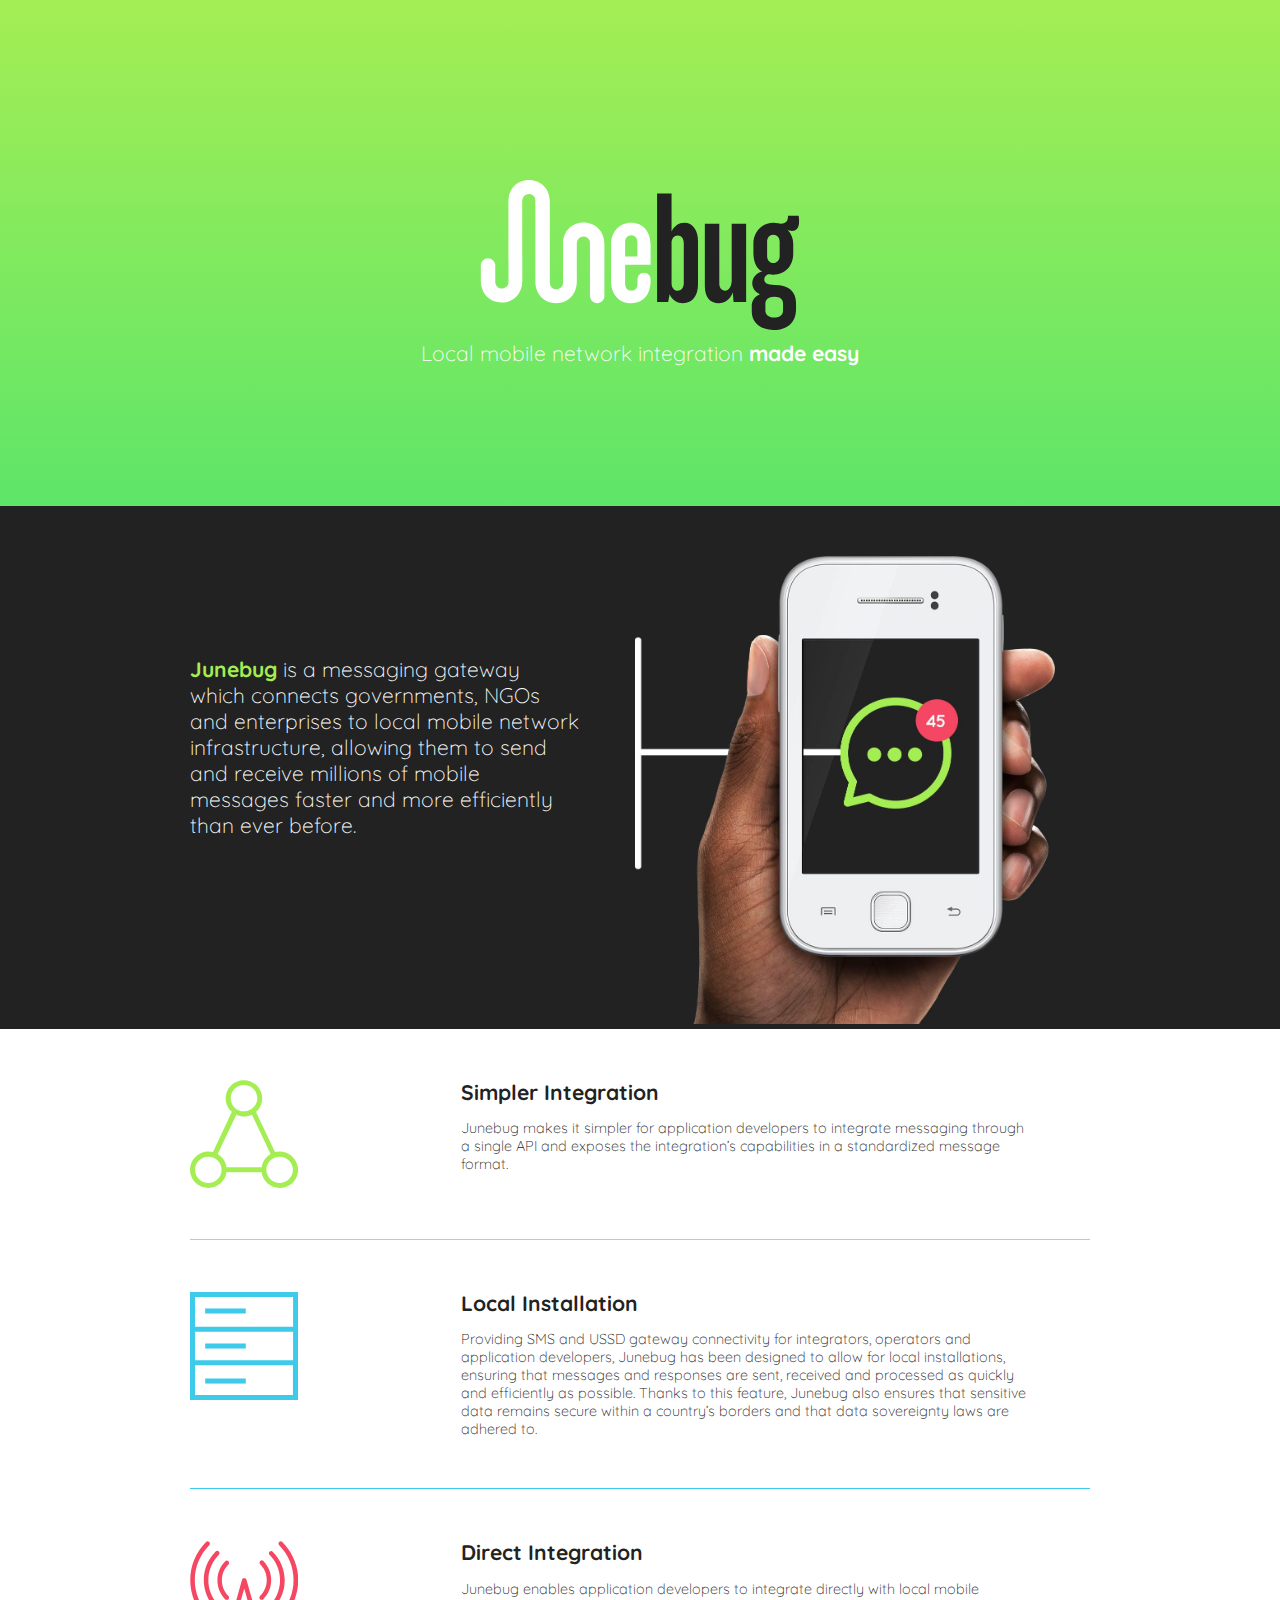
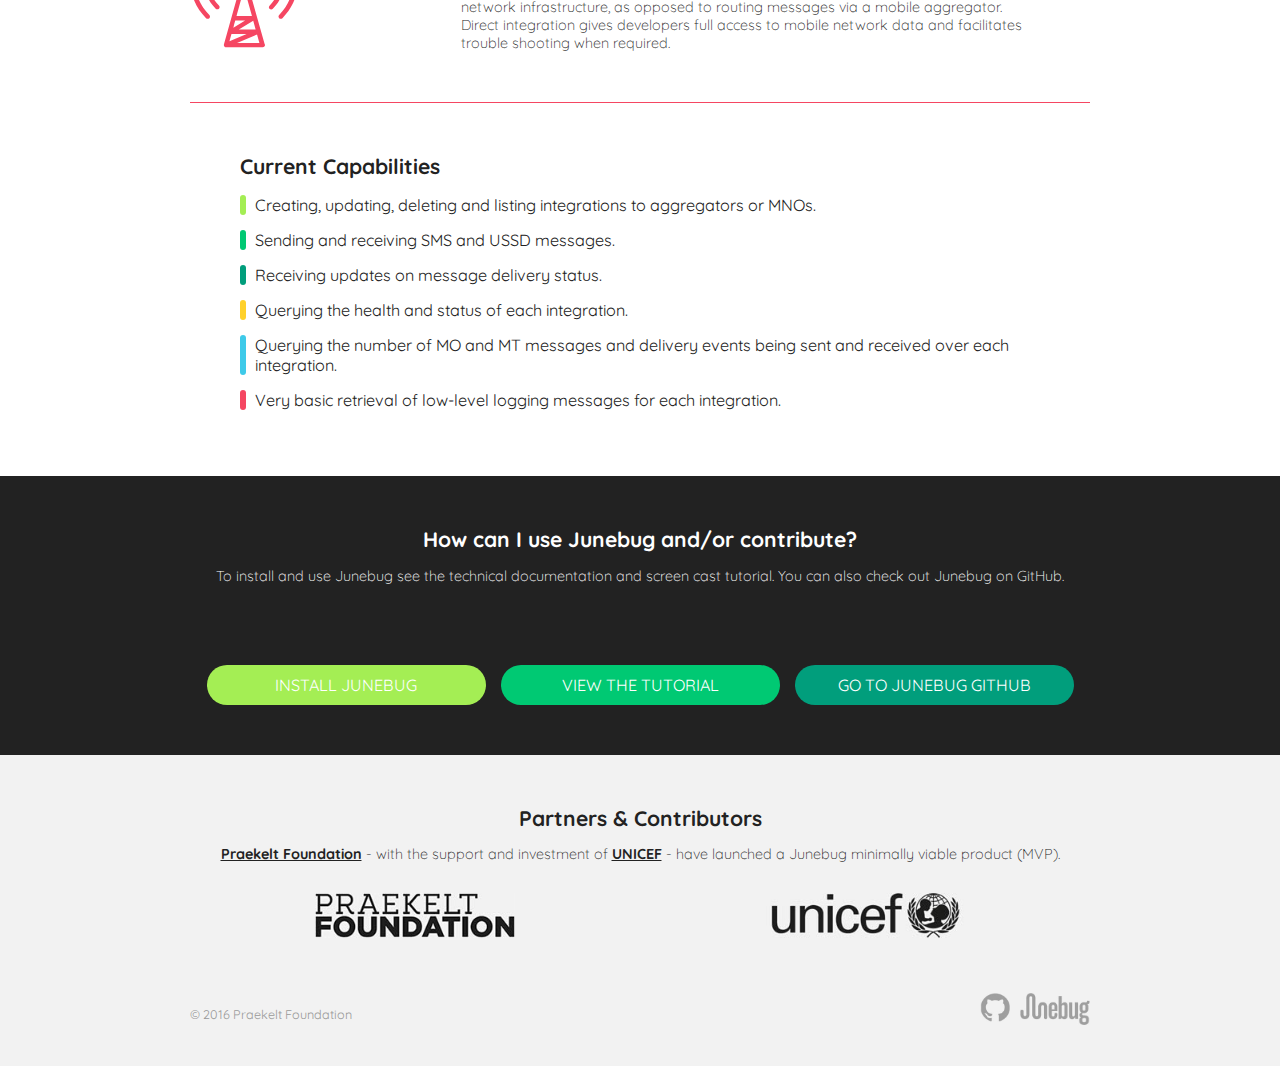
==== index.html @ f0087d4f "Initial commit" ====
<!doctype html>
<html class="no-js" lang="">

<head>
    <meta charset="utf-8">
    <meta http-equiv="X-UA-Compatible" content="IE=edge">
    <title>Junebug</title>
    <meta name="description" content="">
    <meta name="viewport" content="width=device-width, initial-scale=1">
    <link rel="stylesheet" type="text/css" href="css/normalize.css">
    <link rel="stylesheet" type="text/css" href="css/styles.css">
</head>

<body>
    <section class="container bg-gradient section-0">
        <svg class="junebug-logo wrapper">
            <image xlink:href="img/junebug-logo.svg" src="img/junebug-logo.png" />
        </svg>
        <div class="junebug-title wrapper">
            <h3>Local mobile network integration <b>made easy</b></h3>
        </div>
    </section>
    <!-- End section-0 -->

    <section class="container bg-grey section-1">
        <div class="wrapper-nopadding">

            <div class="wrapper grid_6">
                <h3>
                    <b>Junebug</b> is a messaging gateway which connects governments, NGOs and enterprises to local
                    mobile network infrastructure, allowing them to send and receive millions of mobile messages
                    faster and more efficiently than ever before.
                </h3>
            </div>

            <div class="large-image">

            </div>

        </div>

    </section>
    <!-- End section-1 -->

    <section class="container bg-white section-2">

        <div class="carousel">

            <div class="carousel-slide wrapper-nopadding active limegreen">

                <svg class="carousel-slide-icon grid_3">
                    <image xlink:href="img/feature-01.svg" src="img/feature-01.png" />
                </svg>
                <div class="wrapper grid_9">
                    <div class="carousel-slide-content">
                        <h3><b>Simpler Integration</b></h3>
                        <p>
                            Junebug makes it simpler for application developers to integrate messaging through a
                            single API and exposes the integration’s capabilities in a standardized message format.
                        </p>
                    </div>
                </div>


            </div>
            <!-- End slide -->

            <div class="carousel-slide wrapper-nopadding blue">

                <svg class="carousel-slide-icon grid_3">
                    <image xlink:href="img/feature-02.svg" src="img/feature-02.png" />
                </svg>
                <div class="wrapper grid_9">
                    <div class="carousel-slide-content">
                        <h3><b>Local Installation</b></h3>
                        <p>
                            Providing SMS and USSD gateway connectivity for integrators, operators and application
                            developers, Junebug has been designed to allow for local installations, ensuring that
                            messages and responses are sent, received and processed as quickly and efficiently as
                            possible. Thanks to this feature, Junebug also ensures that sensitive data remains
                            secure within a country’s borders and that data sovereignty laws are adhered to.
                        </p>
                    </div>
                </div>

            </div>
            <!-- End slide -->

            <div class="carousel-slide wrapper-nopadding red">

                <svg class="carousel-slide-icon grid_3">
                    <image xlink:href="img/feature-03.svg" src="img/feature-03.png" />
                </svg>

                <div class="wrapper grid_9">
                    <div class="carousel-slide-content">
                        <h3><b>Direct Integration</b></h3>
                        <p>
                            Junebug enables application developers to integrate directly with local mobile network
                            infrastructure, as opposed to routing messages via a mobile aggregator. Direct integration
                            gives developers full access to mobile network data and facilitates trouble shooting when
                            required.
                        </p>
                    </div>
                </div>

            </div>
            <!-- End slide -->

            <div class="carousel-slide wrapper-nopadding">
                <div class="wrapper">
                    <h3><b>Current Capabilities</b></h3>
                    <ul class="color-list">
                        <li class="color-list-limegreen">
                            Creating, updating, deleting and listing integrations to aggregators or MNOs.
                        </li>
                        <li class="color-list-green">
                            Sending and receiving SMS and USSD messages.
                        </li>
                        <li class="color-list-darkgreen">
                            Receiving updates on message delivery status.
                        </li>
                        <li class="color-list-yellow">
                            Querying the health and status of each integration.
                        </li>
                        <li class="color-list-blue">
                            Querying the number of MO and MT messages and delivery events being sent and received
                            over each integration.
                        </li>
                        <li class="color-list-red">
                            Very basic retrieval of low-level logging messages for each integration.
                        </li>
                    </ul>
                </div>
            </div>
            <!-- End slide -->

            <div class="carousel-hotzone-left">

            </div>

            <div class="carousel-hotzone-right">

            </div>

            <div class="carousel-breadcrumbs">
                <span class="carousel-breadcrumb-0 active"></span>
                <span class="carousel-breadcrumb-1"></span>
                <span class="carousel-breadcrumb-2"></span>
                <span class="carousel-breadcrumb-3"></span>
            </div>

        </div>
        <!-- End carousel -->

    </section>
    <!-- End section-2 -->

    <section class="container bg-grey section-3">
        <div class="wrapper no-padding-bottom">
            <h3>
                <strong>How can I use Junebug and/or contribute?</strong>
                <p>
                    To install and use Junebug see the technical documentation and screen cast tutorial.
                    You can also check out Junebug on GitHub.
                </p>
            </h3>
        </div>
        <div class="button-list wrapper">
            <a class="btn-limegreen" href="#">INSTALL JUNEBUG</a>
            <a class="btn-green" href="#">VIEW THE TUTORIAL</a>
            <a class="btn-darkgreen" href="#">GO TO JUNEBUG GITHUB</a>
        </div>
    </section>
    <!-- End section-3-->

    <section class="container bg-greylight section-4">
        <div class="wrapper no-padding-bottom">
            <h3>
                <b>Partners &amp; Contributors</b>
            </h3>

            <p>
                <a href="">Praekelt Foundation</a> - with the support and investment of <a href="">UNICEF</a>
                - have launched a Junebug minimally viable product (MVP).
            </p>
            <div class="contrib">

                <div class="contrib-logo-left">
                    <img src="img/praekelt-logo.jpg"/>
                </div>

                <div class="contrib-logo-right">
                    <img src="img/unicef-logo.jpg"/>
                </div>

            </div>

            <div class="footer">
                <div class="footer-copyright">
                    &copy; 2016 Praekelt Foundation
                </div>

                <div class="footer-logo-junebug">
                    <img src="img/junebug-footer-logo.jpg"/>
                </div>
                <div class="footer-logo-git">
                    <img src="img/git-logo.jpg"/>
                </div>
            </div>

        </div>
        <div class="clb"></div>
    </section>
    <!-- End section-4 -->

</body>

<script src="js/carousel.js"></script>

</html>
---- css/styles.css ----
@import url(https://fonts.googleapis.com/css?family=Quicksand:400,300,700);

/* Box sizing fix */

html {
    box-sizing: border-box;
}
*, *:before, *:after {
    box-sizing: inherit;
}

/* Grid styles */

[class*="grid_"] {
    display: inline-block;
}

.grid_12 {
    width: 100%;
}

.grid_9 {
    width: 74%;
}

.grid_6 {
    width: 49%;
}

.grid_3 {
    width: 24%;
}



/* Container styles */

.wrapper {
    padding: 50px;
    max-width: 1000px;
    margin: 0px auto;
    min-width: 320px;
}
.wrapper-nopadding {
    max-width: 1000px;
    margin: 0px auto;
    min-width: 320px;
}
.mobile-wrapper {
    max-width: 400px;
}

/* Typography styles */

html {
    font-family: 'Quicksand', sans-serif;
    font-size: 18px;
}

h3 {
    font-weight: 300;
    padding: 0px;
    margin: 0px;
    text-align: left;
}

h3 b {
    font-weight: 700;
}

h3 strong {
    font-weight: 700;
}

p {
    font-size: 0.8rem;
    font-weight: 300;
}

a {
    text-decoration: underline;
    font-weight: 700;
}

/* Background colors */

.bg-gradient {
    color: #FFFFFF;
    background: #9cee61;
    /* Old browsers */
    background: -moz-linear-gradient(top, #a4ee54 0%, #5ee569 100%, #5ee569 100%);
    /* FF3.6-15 */
    background: -webkit-linear-gradient(top, #a4ee54 0%, #5ee569 100%, #5ee569 100%);
    /* Chrome10-25,Safari5.1-6 */
    background: linear-gradient(to bottom, #a4ee54 0%, #5ee569 100%, #5ee569 100%);
    /* W3C, IE10+, FF16+, Chrome26+, Opera12+, Safari7+ */
    filter: progid: DXImageTransform.Microsoft.gradient( startColorstr='#9cee61', endColorstr='#5ee569', GradientType=0);
    /* IE6-9 */
}

.bg-grey {
    color: #FFFFFF;
    background-color: #222222;
}

.bg-greylight {
    color: #222222;
    background-color: #f2f2f2;
}

.bg-grey b {
    color: #a4ee54;
}

.bg-greylight a {
    color: #222222;
}

.bg-white {
    color: #222222;
    background-color: #FFFFFF;
}

/* Section-specific styles */

.section-0 h3 {
    text-align: center;
    padding-bottom: 10vh;
}

.section-1 .grid_6 {
    vertical-align: top;
    margin-top: 100px;
}

.section-2 p {
    margin-bottom: 0px;
}

.section-3 h3 {
    text-align: center;
}

.section-4,
.section-4 h3 {
    text-align: center;
}

/* Image styles */

.junebug-logo {
    width: 100%;
    padding-top: 20vh;
    display: block;
    padding-bottom: 10px;
}

.junebug-logo image {
    width: 100%;
    height: 100%;
}

.junebug-title {
    padding-top: 0px;
}

.large-image {
    background: url(../img/phone-hand-large.jpg);
    background-size: 420px auto;
    background-repeat: no-repeat;
    height: 468px;
    margin-top: 50px;
    width: 49%;
    display: inline-block;
}

[class*='contrib-logo-'] {
    width: 50%;
    display: inline-block;
    text-align: center;
}

[class*='contrib-logo-'] img {
    width: 50%;
    max-width: 200px;
}

.contrib-logo-right {
    float: right;
}

/* Carousel styles */

.carousel {
    position: relative;
    height: auto;
    overflow: hidden;
}

/* --- hotzones */

    [class*="carousel-hotzone-"] {
        display: none;
    }

/* --- slides */

    .carousel-slide {
        position: relative;
        max-width: 900px;
    }

    .carousel-slide-content {

    }

    .carousel-slide-icon {
        height: 110px;
        position: relative;
        text-align: left;
        display: inline-block;
        vertical-align: top;
        margin-top: 50px;
        margin-bottom: 50px;
    }

    .carousel-slide-icon image {
        width: 50%;
        height: 100%;
    }

    .carousel-slide.limegreen {
        border-bottom: 1px solid #a4ee54;
    }

    .carousel-slide.blue {
        border-bottom: 1px solid #3ecae9;
    }

    .carousel-slide.red {
        border-bottom: 1px solid #f54662;
    }

    .carousel-slide.yellow {
        border-bottom: 1px solid #ffd12b;
    }


/* --- breadcrumbs */

    .carousel-breadcrumbs {
        display: none;
    }


/* --- listing  */

    .color-list {
        padding: 0;
        font-size: 0.9rem;
        max-width: 100%;
    }
    [class*="color-list-"] {
        list-style: none;
        position: relative;
        padding-left: 15px;
        margin-top: 15px;
    }
    [class*="color-list-"]:before {
        content: '';
        border-radius: 3px;
        top: 0;
        bottom: 0;
        left: 0;
        position: absolute;
    }
    .color-list-limegreen:before {
        border-left: 6px solid #a4ee54;
    }
    .color-list-green:before {
        border-left: 6px solid #00c973;
    }
    .color-list-darkgreen:before {
        border-left: 6px solid #019e7c;
    }
    .color-list-yellow:before {
        border-left: 6px solid #ffd12b;
    }
    .color-list-blue:before {
        border-left: 6px solid #3ecae9;
    }
    .color-list-red:before {
        border-left: 6px solid #f54662;
    }

/* Button styles */

.button-list {
    margin-top: 20px;
    padding-bottom: 50px;
    text-align: center;
}

[class*="btn-"] {
    padding: 10px;
    width: 31%;
    margin: 0px auto;
    text-decoration: none;
    font-size: 0.9rem;
    font-weight: 400;
    color: #FFFFFF;
    display: inline-block;;
    text-align: center;
    margin-top: 10px;
    border-radius: 20px;
    margin-right: 10px;
}

[class*="btn-"]:last-child {
    margin-right: 0px;
}

.btn-limegreen {
    background-color: #a4ee54;
}

.btn-green {
    background-color: #00c973;
}

.btn-darkgreen {
    background-color: #019e7c;
}

/* Helper classses */

.no-padding-bottom {
    padding-bottom: 0px;
}

.clb {
    clear: both;
}

/* Footer */

.contrib {
    margin-top: 30px;
}

.footer {
    margin-top: 50px;
    padding-bottom: 50px;
    text-align: left;
}

.footer-copyright {
    color: #999;
    display: inline-block;
    font-size: 0.7rem;
    vertical-align: bottom;
    line-height: 3px;
    text-align: left;
}

[class*="footer-logo-"] {
    max-width: 70px;
    display: inline-block;
}

[class*="footer-logo-"] img {
    width: 100%;
}

.footer-logo-git {
    float: right;
    width: 30px;
    margin-right: 10px;
}

.footer-logo-junebug {
    float: right;
}


/* Media queries */

@media (max-width: 1000px) {
    .carousel-slide-icon image {
        width: 100%;
    }
}

@media (max-width: 750px) {

    html {
        font-size: 16px;
    }

    h3 {
        text-align: left;
    }

    .grid_3,
    .grid_6,
    .grid_9,
    .grid_12 {
        width: 100%;
    }

    .junebug-logo {
        width: 100%;
        padding-top: 20vh;
        display: block;
        padding-bottom: 50px;
    }

    .junebug-logo image {
        width: 100%;
        height: 100%;
    }

    .junebug-title {
        padding-top: 50px;
        padding-bottom: 50px;
    }

    .section-0 h3 {
        text-align: left;
        padding-bottom: 0px;
    }

    .section-1 .grid_6 {
        margin-top: 0px;
    }

    .section-4,
    .section-4 h3 {
        text-align: left;
    }

    .large-image {
        width: 100%;
        background: url(../img/phone-hand.jpg);
        background-size: 320px auto;
        background-repeat: no-repeat;
        background-position: 50% 0;
        height: 400px;
    }

    [class*='contrib-logo-'] {
        width: 45%;
    }

    [class*='contrib-logo-'] img {
        width: 100%;
    }

    .carousel {
        height: 560px;
    }

    [class*="carousel-hotzone-"] {
        display: block;
        width: 50px;
        position: absolute;
        top: 0;
        bottom: 0;
        height: 560px;
    }
    .carousel-hotzone-right {
        right: 0;
    }
    .carousel-hotzone-left {
        left: 0;
    }

    .carousel-slide {
        position: absolute;
        -webkit-transform: translate(-100px, 0) translateZ(0);
        -moz-transform: translate(-100%, 0) translateZ(0);
        -o-transform: translate(-100%, 0) translateZ(0);

        height: 480px;

        -webkit-transition: 0.3s ease;
        -moz-transition: 0.3s ease;
        -o-transition: 0.3s ease;
        transition: 0.3s ease;
        min-width: 100%;
        opacity: 0;
    }

    .carousel-slide.limegreen,
    .carousel-slide.blue,
    .carousel-slide.red,
    .carousel-slide.yellow {
        border-bottom: 0px;
    }


    .carousel-slide.active {
        -webkit-transform: translate(0, 0);
        -moz-transform: translate(0, 0);
        -o-transform: translate(0, 0);
        transform: translate(0, 0);

        opacity: 1;
    }

    .carousel-slide-icon {
        bottom: 50px;
        left: 50px;
        width: 100px;
        height: 100px;
        position: absolute;
        margin-bottom: 0px;
        margin-top: 0px;
    }

    .carousel-slide-icon image {
        width: 100%;
    }

    .carousel-slide.active ~ .carousel-slide {
        -webkit-transform: translate(100%, 0);
        -moz-transform: translate(100%, 0);
        -o-transform: translate(100%, 0);
        transform: translate(100%, 0);
        opacity: 0;
    }

    .carousel-breadcrumbs {
        position: absolute;
        bottom: 0;
        width: 100%;
        text-align: center;
        padding-bottom: 50px;
        display: block;
    }

    [class*="carousel-breadcrumb-"] {
        width: 20px;
        height: 20px;
        display: inline-block;
        border-radius: 10px;
        border-width: 4px;
        border-style: solid;
        border-color: #e0e0e0;
        transition: border-color 0.3s;
    }

    .carousel-breadcrumb-0.active {
        border-color: #a4ee54;
    }

    .carousel-breadcrumb-1.active {
        border-color: #3ecae9;
    }

    .carousel-breadcrumb-2.active {
        border-color: #f54662;
    }

    .carousel-breadcrumb-3.active {
        border-color: #ffd12b;
    }

    [class*="btn-"] {
        width: 100%;
        max-width: 400px;
        margin-right: 0px;
    }
}
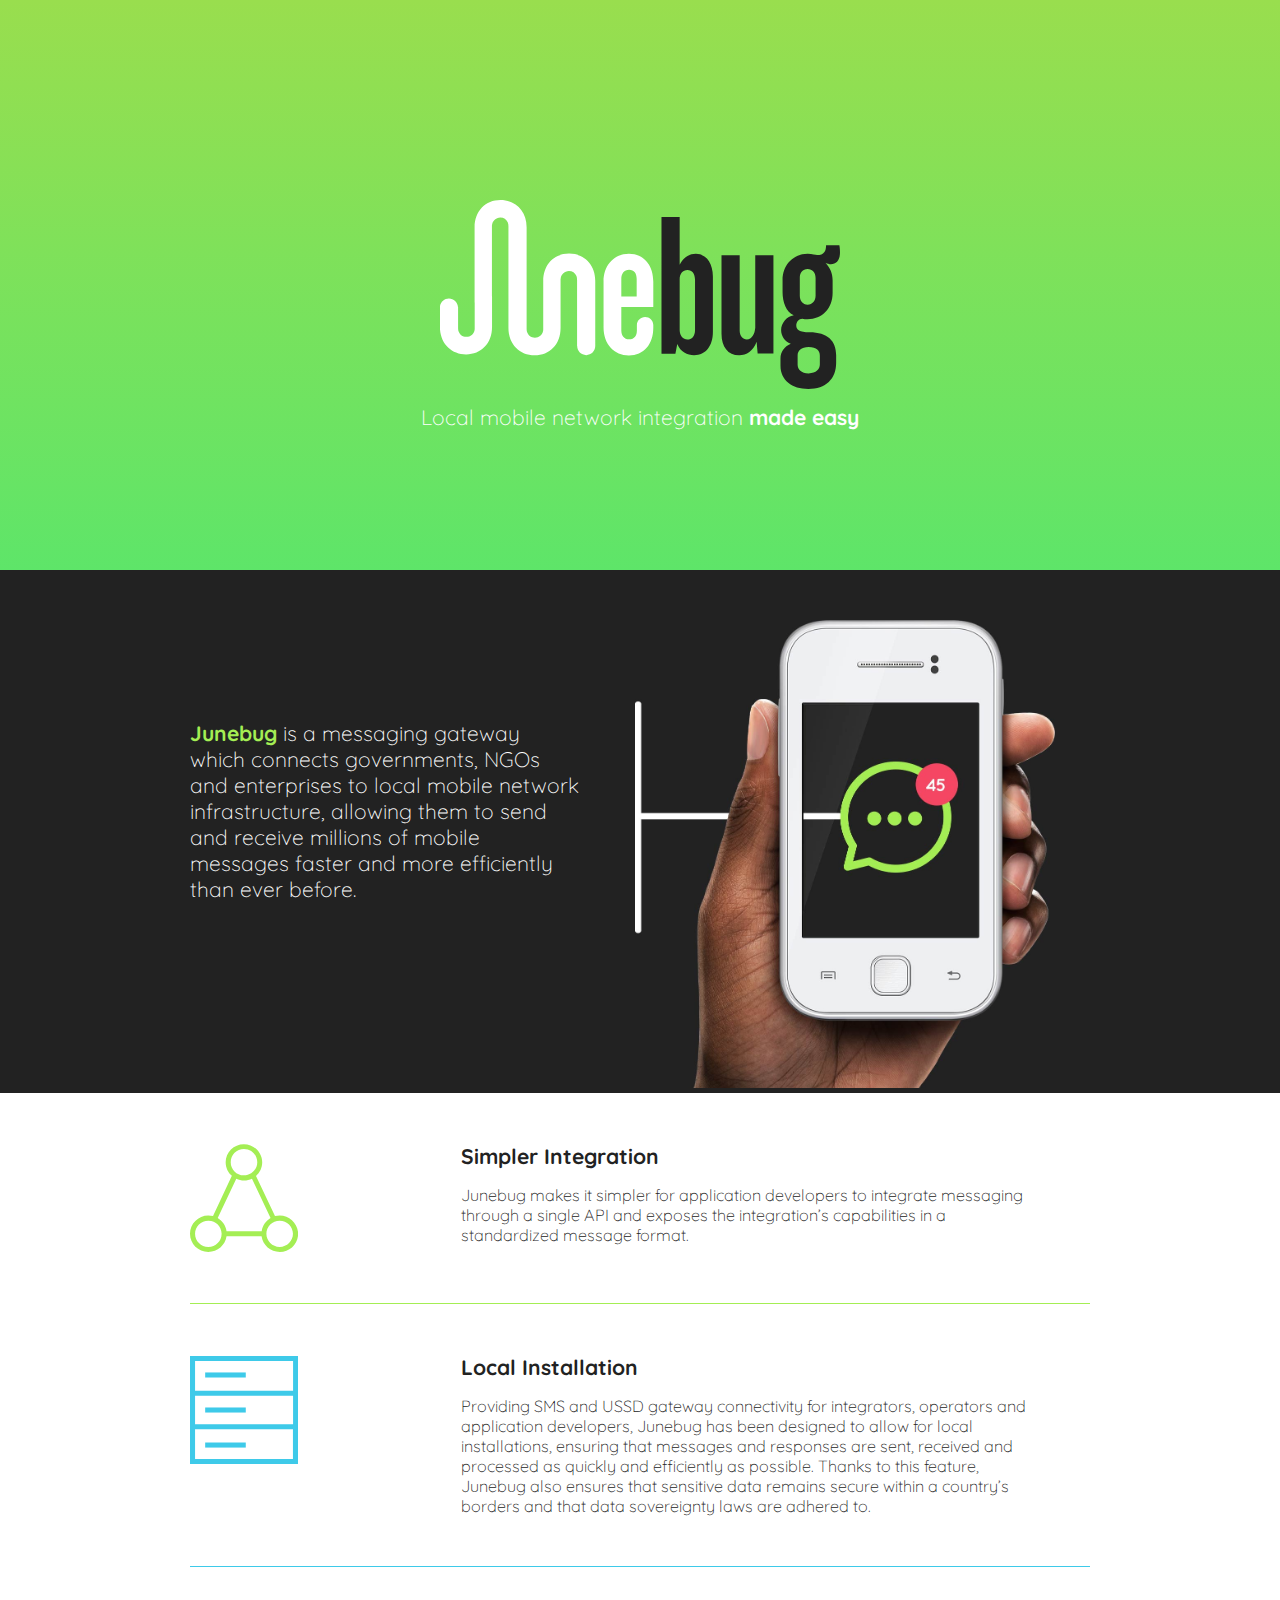
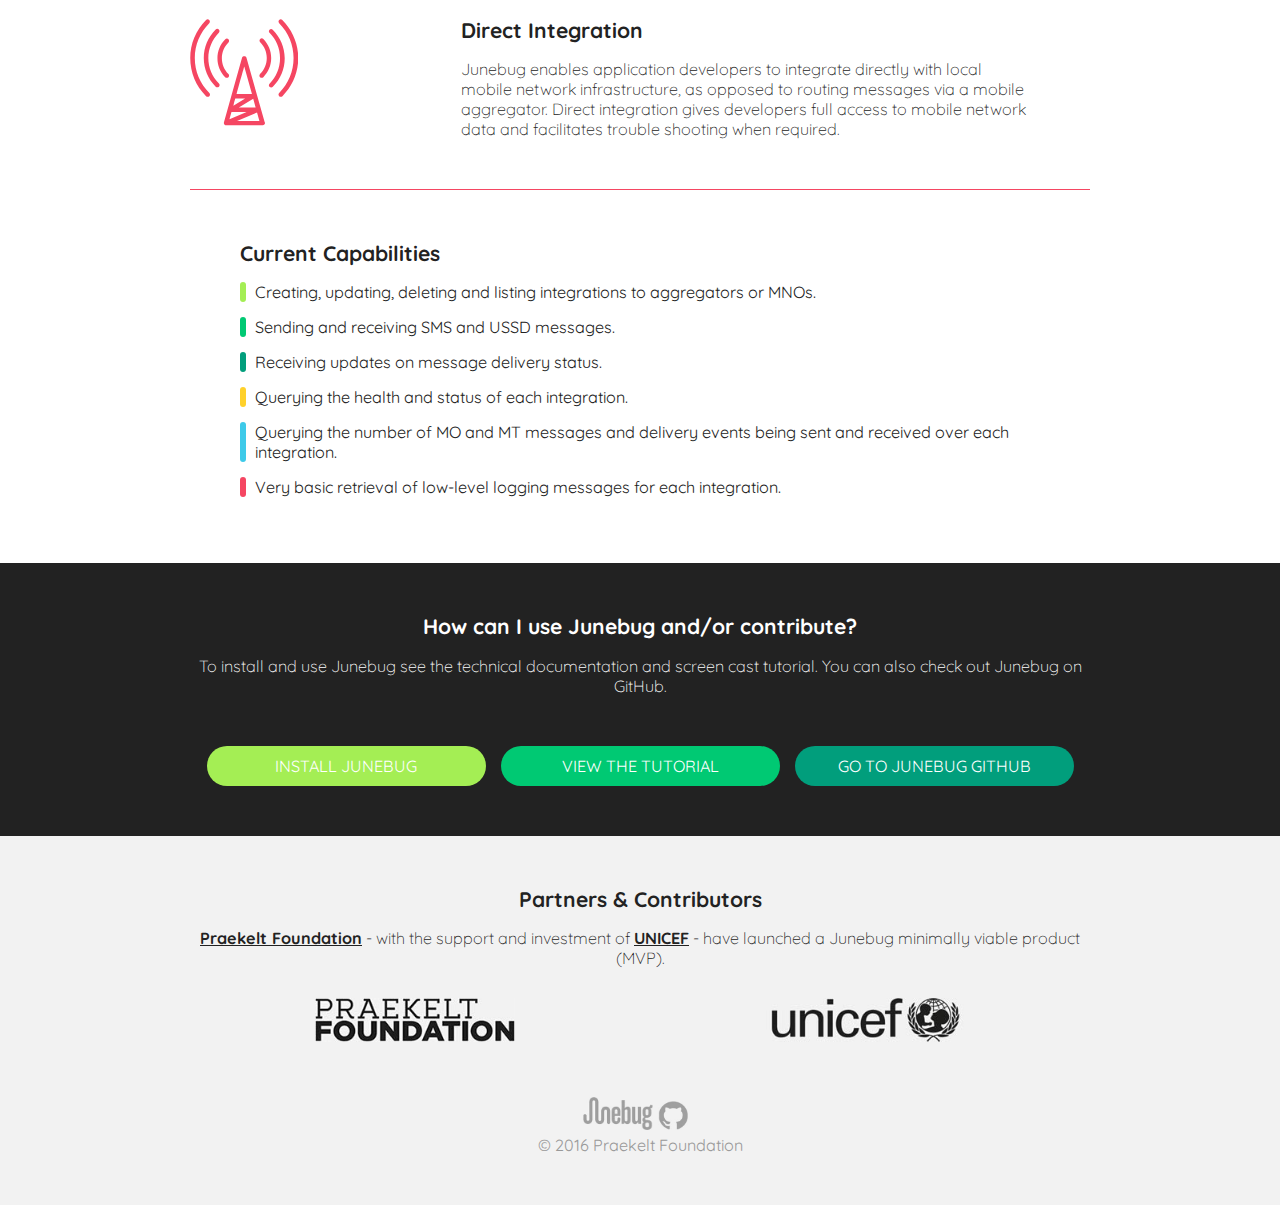
==== commit 9e773ff5: "QA fixes" ====
--- a/index.html
+++ b/index.html
@@ -7,15 +7,18 @@
     <title>Junebug</title>
     <meta name="description" content="">
     <meta name="viewport" content="width=device-width, initial-scale=1">
-    <link rel="stylesheet" type="text/css" href="css/normalize.css">
+    <meta name="theme-color" content="#99de4e" />
+    <link rel="stylesheet" type="text/css" href="css/normalize.min.css">
     <link rel="stylesheet" type="text/css" href="css/styles.css">
+
+    <script src="js/hammer.js"></script>
 </head>
 
 <body>
     <section class="container bg-gradient section-0">
-        <svg class="junebug-logo wrapper">
-            <image xlink:href="img/junebug-logo.svg" src="img/junebug-logo.png" />
-        </svg>
+        <div class="junebug-logo wrapper">
+            <img src="img/junebug-logo.svg" onerror="this.src='img/junebug-logo.png'"/>
+        </div>
         <div class="junebug-title wrapper">
             <h3>Local mobile network integration <b>made easy</b></h3>
         </div>
@@ -48,9 +51,9 @@
 
             <div class="carousel-slide wrapper-nopadding active limegreen">
 
-                <svg class="carousel-slide-icon grid_3">
-                    <image xlink:href="img/feature-01.svg" src="img/feature-01.png" />
-                </svg>
+                <div class="carousel-slide-icon grid_3">
+                    <img src="img/feature-01.svg" onerror="this.src='img/feature-01.png'"/>
+                </div>
                 <div class="wrapper grid_9">
                     <div class="carousel-slide-content">
                         <h3><b>Simpler Integration</b></h3>
@@ -67,9 +70,9 @@
 
             <div class="carousel-slide wrapper-nopadding blue">
 
-                <svg class="carousel-slide-icon grid_3">
-                    <image xlink:href="img/feature-02.svg" src="img/feature-02.png" />
-                </svg>
+                <div class="carousel-slide-icon grid_3">
+                    <img src="img/feature-02.svg" onerror="this.src='img/feature-02.png'"/>
+                </div>
                 <div class="wrapper grid_9">
                     <div class="carousel-slide-content">
                         <h3><b>Local Installation</b></h3>
@@ -88,9 +91,9 @@
 
             <div class="carousel-slide wrapper-nopadding red">
 
-                <svg class="carousel-slide-icon grid_3">
-                    <image xlink:href="img/feature-03.svg" src="img/feature-03.png" />
-                </svg>
+                <div class="carousel-slide-icon grid_3">
+                    <img src="img/feature-03.svg" onerror="this.src='img/feature-03.png'"/>
+                </div>
 
                 <div class="wrapper grid_9">
                     <div class="carousel-slide-content">
@@ -197,16 +200,17 @@
             </div>
 
             <div class="footer">
+                <div class="footer-logo-junebug">
+                    <img src="img/junebug-footer-logo.jpg"/>
+                </div>
+                <div class="footer-logo-git">
+                    <img src="img/git-logo.jpg"/>
+                </div>
                 <div class="footer-copyright">
                     &copy; 2016 Praekelt Foundation
                 </div>
 
-                <div class="footer-logo-junebug">
-                    <img src="img/junebug-footer-logo.jpg"/>
-                </div>
-                <div class="footer-logo-git">
-                    <img src="img/git-logo.jpg"/>
-                </div>
+
             </div>
 
         </div>
--- a/css/styles.css
+++ b/css/styles.css
@@ -73,7 +73,7 @@
 }
 
 p {
-    font-size: 0.8rem;
+    font-size: 0.9rem;
     font-weight: 300;
 }
 
@@ -86,15 +86,15 @@
 
 .bg-gradient {
     color: #FFFFFF;
-    background: #9cee61;
+    background: #99de4e;
     /* Old browsers */
-    background: -moz-linear-gradient(top, #a4ee54 0%, #5ee569 100%, #5ee569 100%);
+    background: -moz-linear-gradient(top, #99de4e 0%, #5ee569 100%, #5ee569 100%);
     /* FF3.6-15 */
-    background: -webkit-linear-gradient(top, #a4ee54 0%, #5ee569 100%, #5ee569 100%);
+    background: -webkit-linear-gradient(top, #99de4e 0%, #5ee569 100%, #5ee569 100%);
     /* Chrome10-25,Safari5.1-6 */
-    background: linear-gradient(to bottom, #a4ee54 0%, #5ee569 100%, #5ee569 100%);
+    background: linear-gradient(to bottom, #99de4e 0%, #5ee569 100%, #5ee569 100%);
     /* W3C, IE10+, FF16+, Chrome26+, Opera12+, Safari7+ */
-    filter: progid: DXImageTransform.Microsoft.gradient( startColorstr='#9cee61', endColorstr='#5ee569', GradientType=0);
+    filter: progid: DXImageTransform.Microsoft.gradient( startColorstr='#99de4e', endColorstr='#5ee569', GradientType=0);
     /* IE6-9 */
 }
 
@@ -141,6 +141,10 @@
     text-align: center;
 }
 
+.section-3 p {
+    margin-bottom: 0px;
+}
+
 .section-4,
 .section-4 h3 {
     text-align: center;
@@ -150,12 +154,13 @@
 
 .junebug-logo {
     width: 100%;
-    padding-top: 20vh;
+    padding-top: 200px;
     display: block;
     padding-bottom: 10px;
-}
-
-.junebug-logo image {
+    max-width: 500px;
+}
+
+.junebug-logo img {
     width: 100%;
     height: 100%;
 }
@@ -224,7 +229,7 @@
         margin-bottom: 50px;
     }
 
-    .carousel-slide-icon image {
+    .carousel-slide-icon img {
         width: 50%;
         height: 100%;
     }
@@ -296,7 +301,6 @@
 /* Button styles */
 
 .button-list {
-    margin-top: 20px;
     padding-bottom: 50px;
     text-align: center;
 }
@@ -311,7 +315,6 @@
     color: #FFFFFF;
     display: inline-block;;
     text-align: center;
-    margin-top: 10px;
     border-radius: 20px;
     margin-right: 10px;
 }
@@ -351,16 +354,16 @@
 .footer {
     margin-top: 50px;
     padding-bottom: 50px;
-    text-align: left;
+    text-align: center;
 }
 
 .footer-copyright {
     color: #999;
-    display: inline-block;
-    font-size: 0.7rem;
+    display: block;
+    font-size: 0.9rem;
     vertical-align: bottom;
-    line-height: 3px;
-    text-align: left;
+    height: 20px;
+    width: 100%;
 }
 
 [class*="footer-logo-"] {
@@ -373,20 +376,19 @@
 }
 
 .footer-logo-git {
-    float: right;
     width: 30px;
     margin-right: 10px;
 }
 
 .footer-logo-junebug {
-    float: right;
+
 }
 
 
 /* Media queries */
 
 @media (max-width: 1000px) {
-    .carousel-slide-icon image {
+    .carousel-slide-icon img {
         width: 100%;
     }
 }
@@ -410,12 +412,12 @@
 
     .junebug-logo {
         width: 100%;
-        padding-top: 20vh;
+        padding-top: 150px;
         display: block;
         padding-bottom: 50px;
     }
 
-    .junebug-logo image {
+    .junebug-logo img {
         width: 100%;
         height: 100%;
     }
@@ -433,6 +435,7 @@
     .section-1 .grid_6 {
         margin-top: 0px;
     }
+
 
     .section-4,
     .section-4 h3 {
@@ -511,14 +514,14 @@
     .carousel-slide-icon {
         bottom: 50px;
         left: 50px;
-        width: 100px;
-        height: 100px;
+        width: 80px;
+        height: 80px;
         position: absolute;
         margin-bottom: 0px;
         margin-top: 0px;
     }
 
-    .carousel-slide-icon image {
+    .carousel-slide-icon img {
         width: 100%;
     }
 
@@ -570,5 +573,10 @@
         width: 100%;
         max-width: 400px;
         margin-right: 0px;
-    }
-}
+        margin-top: 10px;
+    }
+
+    .footer {
+        text-align: left;
+    }
+}
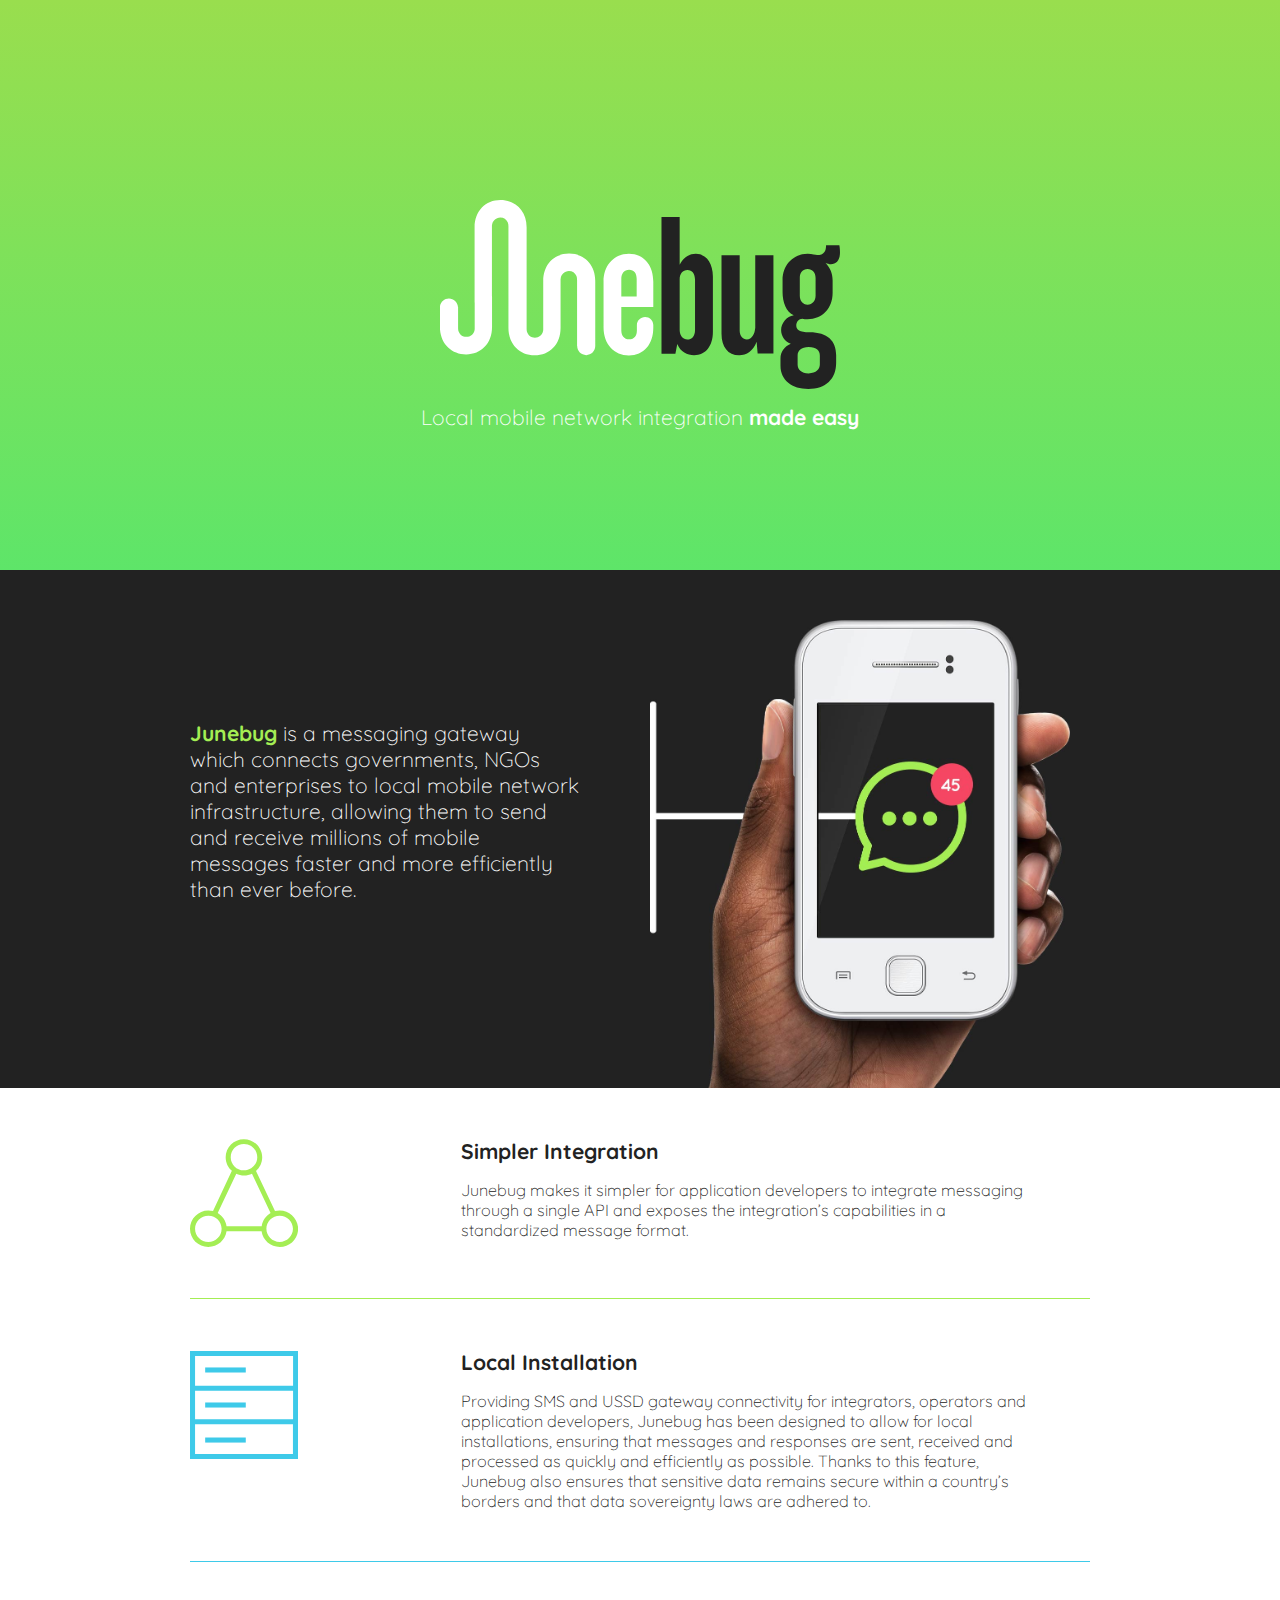
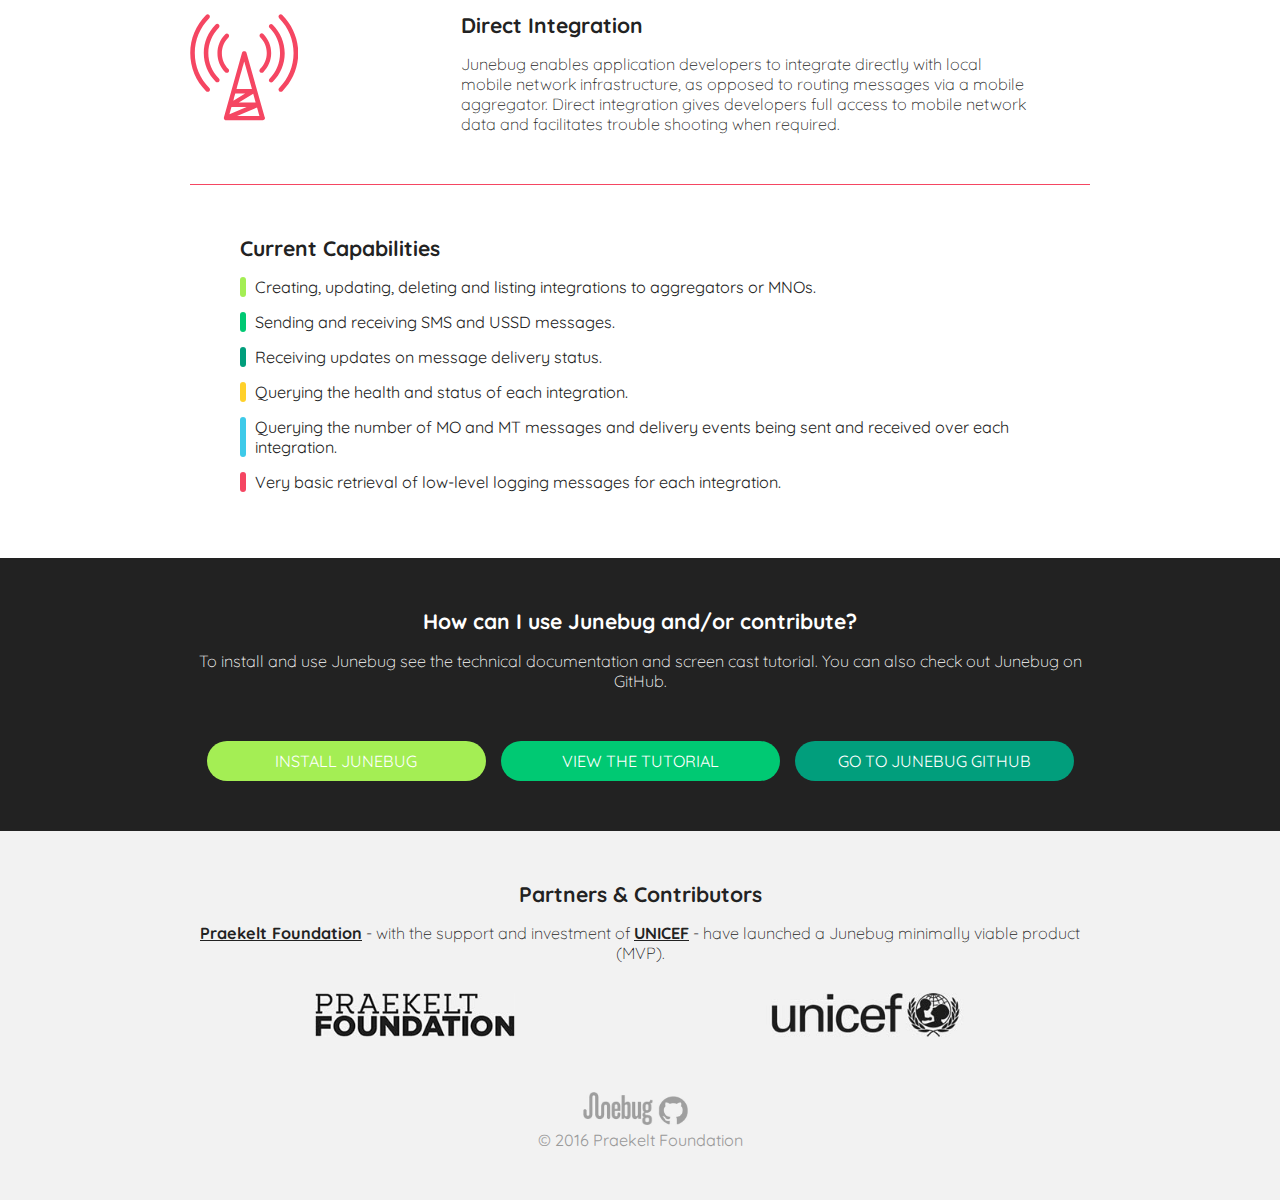
==== commit 7b7b5418: "Removed gap underneath phone image in section-1" ====
--- a/index.html
+++ b/index.html
@@ -37,6 +37,10 @@
             </div>
 
             <div class="large-image">
+
+            </div>
+
+            <div class="clb">
 
             </div>
 
@@ -170,9 +174,9 @@
             </h3>
         </div>
         <div class="button-list wrapper">
-            <a class="btn-limegreen" href="#">INSTALL JUNEBUG</a>
-            <a class="btn-green" href="#">VIEW THE TUTORIAL</a>
-            <a class="btn-darkgreen" href="#">GO TO JUNEBUG GITHUB</a>
+            <a class="btn-limegreen" href="http://junebug.readthedocs.org/en/latest/installation.html#installation">INSTALL JUNEBUG</a>
+            <a class="btn-green" href="http://junebug.readthedocs.org/en/latest/getting-started.html">VIEW THE TUTORIAL</a>
+            <a class="btn-darkgreen" href="https://github.com/praekelt/junebug">GO TO JUNEBUG GITHUB</a>
         </div>
     </section>
     <!-- End section-3-->
@@ -184,7 +188,7 @@
             </h3>
 
             <p>
-                <a href="">Praekelt Foundation</a> - with the support and investment of <a href="">UNICEF</a>
+                <a href="http://www.praekeltfoundation.org/" target="_blank">Praekelt Foundation</a> - with the support and investment of <a href="http://www.unicef.org/">UNICEF</a>
                 - have launched a Junebug minimally viable product (MVP).
             </p>
             <div class="contrib">
--- a/css/styles.css
+++ b/css/styles.css
@@ -177,6 +177,7 @@
     margin-top: 50px;
     width: 49%;
     display: inline-block;
+    float: right;
 }
 
 [class*='contrib-logo-'] {
